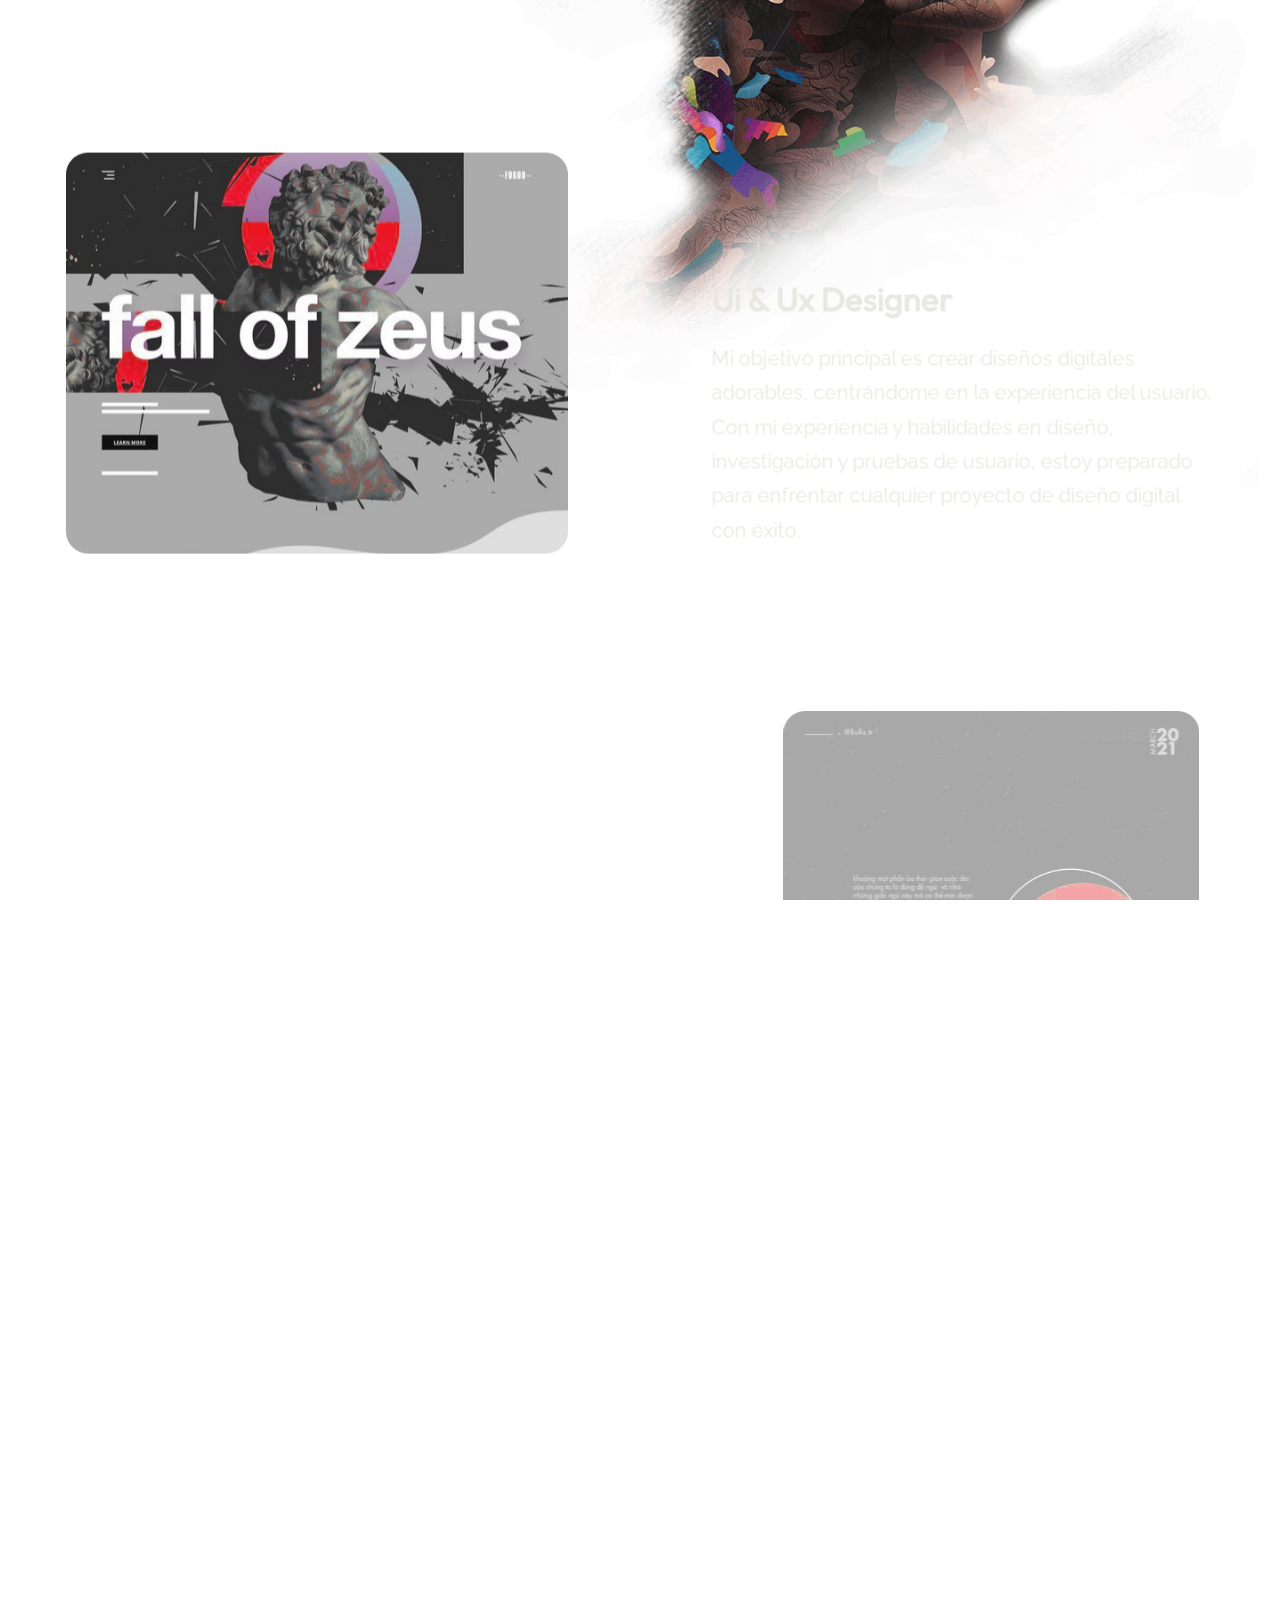
==== aboutMe/index.html @ a40e2d8d "Add files via upload" ====
<!DOCTYPE html>
<html lang="en">
<head>
	<meta charset="utf-8">
	<meta name="description" content="New web page">
	<meta name="keyword" content="keyword">
	<meta name="lenguage" content="ES">
	<meta name="author" content="exdesy.design@gmail.com">
	<meta name="robots" content="index.follow">
	<meta name="revised" content="Day, Month, Date, Year, Time">
	<meta name="vierport" content="width=device=width, initial scale=1.0">
	<meta http-equiv="X-UA-Compatible" content="IE-edge, chrome1">
	<meta http-equiv="refresh" content="300; URL=index.html">

	<title>About Me</title>
	<link rel="shortcut icon" href="../img/logo.ico">
  <!-- ------------------------------  LIBRARY  ------------------------------ -->	
	<script src="../libs/gsap/gsap.min.js" defer></script>
	<script src="../libs/gsap/ScrollTrigger.min.js" defer></script>
	<script src="../libs/gsap/ScrollSmoother.min.js" defer></script>
  <!-- ------------------------------  STYLES  ------------------------------ -->
	<link href="css/style.css" rel="stylesheet" type="text/css"/>
	<link href="../css/index.css" rel="stylesheet" type="text/css"/>
	<script type="text/javascript" src="js/main.js" defer></script>
</head>
<body>
	<div class="wrapper">
		<div class="content">
			<header>
				<nav>
					<div class="link">
						<a href="../index.html">HOME</a></li>
						<a href="index.html">ABOUT ME</a></li>
						<a href="../portfolio/index.html">PORTFOLIO</a></li>
					</div>
					<div id="tema">
						<label class="switch">
							<input type="checkbox">
							<span class="slider"></span>
						</label>
					</div>
				</nav>
				<img data-speed=".6" class="hero" src="img/hero.png" alt="Hero">
			</header>
			<main>
				<div  data-speed=".75" class="container">
					<div class="title">
						<h1 class="title1">eXdesy</h1>
						<h2 class="title2">Future from the past</h2>
					</div>
				</div>

				<div class="gallery">
					<div data-speed=".9" class="leftContent">
						<img class="item" src="img/work/1.jpg" alt="Alt">
						<div class="text item">
							<h2 class="texth2">Web Developer</h2>
							<p class="textp">Como desarrollador web, tengo una amplia experiencia en la creación de sitios web utilizando HTML, CSS y JavaScript. Estoy capacitado para desarrollar sitios web atractivos y funcionales que cumplan con las necesidades de mis clientes.</p>
						</div>
						<img class="item" src="img/work/2.jpg" alt="Alt">
						<div class="text item">
							<h2 class="texth2">Adobe</h2>
							<p class="textp">Ademas soy diseñador gráfico y editor de video con gran experiencia, tengo un amplio conocimiento de las herramientas de Adobe, incluyendo Photoshop, Premiere Pro, After Effects y Adobe Illustrator. Utilizo técnicas avanzadas para crear y editar contenido visual de alta calidad. Estoy capacitado para diseñar y producir contenido visual de alta calidad para una amplia variedad de propósitos.</p>
						</div>
						<img class="item" src="img/work/6.jpg" alt="Alt">
					</div>

					<div data-speed="1.1" class="rightContent">
						<div class="text item">
							<h2 class="texth2">Ui & Ux Designer</h2>
							<p class="textp">Mi objetivo principal es crear diseños digitales adorables, centrándome en la experiencia del usuario. Con mi experiencia y habilidades en diseño, investigación y pruebas de usuario, estoy preparado para enfrentar cualquier proyecto de diseño digital con éxito.</p>
						</div>
						<img class="item" src="img/work/4.jpg" alt="Alt">
						<div class="text item">
							<h2 class="texth2">Java Developer</h2>
							<p class="textp">Tengo un conocimiento sólido de los principios fundamentales de Java, así como de conceptos avanzados como las interfaces, los genéricos, las excepciones y las colecciones. Estoy capacitado para diseñar y crear aplicaciones Java escalables, eficientes y fáciles de mantener.</p>
						</div>
						<img class="item" src="img/work/5.jpg" alt="Alt">
						<div class="text item">
							<h2 class="texth2">Python Developer</h2>
							<p class="textp">Se algo pero no mucho. Sigo aprendiendo</p>
						</div>
					</div>
				</div>
			</main>
			<footer>
				<div class="footer">
					<ul>
						<h2>Network</h2>
						<a href="https://www.instagram.com/exdesy.design/"><img src="../img/instagram.png" alt="Instagram"> Instagram</p></a>
						<a href="https://github.com/eXdesy"><img src="../img/github.png" alt="GiHub"> GiHub</p></a>
						<a href="https://www.behance.net/exdesydesign"><img src="../img/behance.png" alt="Behance"> Behance</p></a>
					</ul>
					<ul>
						<h2>Contact</h2>
						<a href="mailto:exdesy.design@gmail.com"><p>exdesy.design@gmail.com</p></a>
					</ul>
				</div>
				<div class="copyright"><a href="../index.html">© eXdesy</a></div>
			</footer>
		</div>
	</div>
</body>
</html>
---- aboutMe/css/style.css ----
body {
	background-image: url(../img/bg.png);
	background-repeat: no-repeat;
	background-size: cover;
	overflow-x: hidden;
	line-height: 1.55;
	font-family: raleway;
}
.content, .hero, .title, .gallery > * {
	will-change: transform;
}
.container {
	padding: 0 5vw;
}
.hero {
	max-width: calc(var(--index) * 36);
	position: absolute;
	left: 37vw;
	top: 22vh;
	z-index: -1;
}
.title {
	height: 100vh;
}
.title1 {
	font-size: calc(var(--index) * 8);
	position: absolute;
	width: min-content;
	bottom: 30vh;
	line-height: .9;
}
.title2 {
	font-size: calc(var(--index) * 3);
	position: absolute;
	width: 100vh;
	bottom: 20vh;
	line-height: .9;
}

.gallery > * {
	flex: 1;
	display: flex;
	align-items: center;
	flex-direction: column;
}
.gallery {
	display: flex;
	padding: calc(var(--index) * 4) 0;
	flex-wrap: wrap;
}
.item {
	max-width: calc(var(--index) * 23);
	margin-bottom: var(--gallery-gap);
	max-height: calc(var(--index) * 27);
	border-radius: calc(var(--index) * 1);
}
.leftContent {
	margin: 0;
	margin-top: calc(var(--gallery-gap) * 1.75);
}
.rightContent .item {
	margin: 0;
	margin-top: var(--gallery-gap);
}

.text {
	position: relative;
}
.texth2 {
	font-size: calc(var(--index) * 1.5);
	line-height: 2.4rem;
	margin-bottom: 1.5rem;
}
.textp {
	font-size: calc(var(--index) * .9);
	line-height: 1.75;
}
---- css/index.css ----
/* ------------------------------  DEFOULT SETTINGS  ------------------------------ */
* {
	margin: 0;
	padding: 0;
	border: 0;
	box-sizing: border-box;
	color: var(--color);
}
h1, h2, h3, h4, h5, h6 {
	font-family: outfit;
}
a {
	text-decoration: none;
}
ul, ol, li {
	list-style: none;
}
img {
	vertical-align: top;
}
/* ------------------------------  FONTS  ------------------------------ */
@font-face {
	font-family: outfit;
	src: url(../libs/fonts/outfit-regular.woff2);
}
@font-face {
	font-family: raleway;
	src: url(../libs/fonts/raleway-regular.woff2);
}
@font-face {
	font-family: raleway;
	src: url(../libs/fonts/raleway-black.woff2);
	font-weight: 900;
}
/* ------------------------------  VARIABLES  ------------------------------ */
:root {
	--index: calc(1vw + 1vh);
	--color: #e7e7e0;
	--transition: transform .75s cubic-bezier(.075, .5, 0, 1);
	--gallery-gap: calc(var(--index) * 7.5)
}
.wrapper {
	min-height: 100%;
	overflow: hidden;
	/* -----  FOOTER IS ALWAYS BOTTOM...X  ----- */
	display: flex;
	flex-direction: column;
}
.content {
	margin: 0;
	/* -----  CONTENT BORDER  ----- */
	max-width: 100%;
}
main {
	/* -----  X...AFTER MAIN  ----- */
	flex: 1 1 auto;
}
/* ------------------------------  HEADER...  ------------------------------ */
nav{
	margin: 3vh;
  display: flex;
  justify-content: center;
	text-align: center;
	justify-items: center;
	flex-direction: row;
}
.link {
  width: 60vh;
  display: flex;
  justify-content:space-around;
}
.link a {
	text-shadow: 0 0 15px #1a5f3d;
}

#tema {
	display: flex;
	top: calc(var(--index) * 1);
}
.switch {
  position: relative;
  width: calc(var(--index) * 2.6);
  height: calc(var(--index) * 1.6);
}
.switch input {
  opacity: 0;
  width: 0;
  height: 0;
}
.slider {
  position: absolute;
  cursor: pointer;
  top: 0;
  left: 0;
  right: 0;
  bottom: 0;
  background-color: #f4f4f53c;
  transition: .4s;
  border-radius: 30px;
}
.slider:before {
  position: absolute;
  content: "";
  height: calc(var(--index) * 1);
  width: calc(var(--index) * 1);
  border-radius: 20px;
  left: calc(var(--index) * .3);
  top: 50%;
  transform: translateY(-50%);
  background: linear-gradient(40deg,#ff0080,#ff8c00 70%);
	transition: .4s;
}
input:checked + .slider {
  background-color: #3031367c;
}
input:checked + .slider:before {
  left: calc(100% - (var(--index) * 1 + (var(--index) * .3)));
  background: #303136;
  box-shadow: inset -3px -2px 5px -2px #8983f7, inset -10px -4px 0 0 #a3dafb;
}
/* ------------------------------  FOOTER...  ------------------------------ */
.footer {
  display: flex;
  position: relative;
  justify-content: space-around;
  line-height: 2;
	margin-top: 20vh;
}
.footer h2 {
	text-transform: uppercase;
	font-size: calc(var(--index) * 1.5);
}
.footer ul, a {
	font-size: calc(var(--index) * 1);
}
.footer img {
    width: calc(var(--index) * 1);
	vertical-align: unset;
}
.copyright {
	padding: 5vh;
	text-align: center;
}
.copyright a {
	opacity: .45;
	font-size: calc(var(--index) * .75);
	letter-spacing: calc(var(--index) / 37);
}
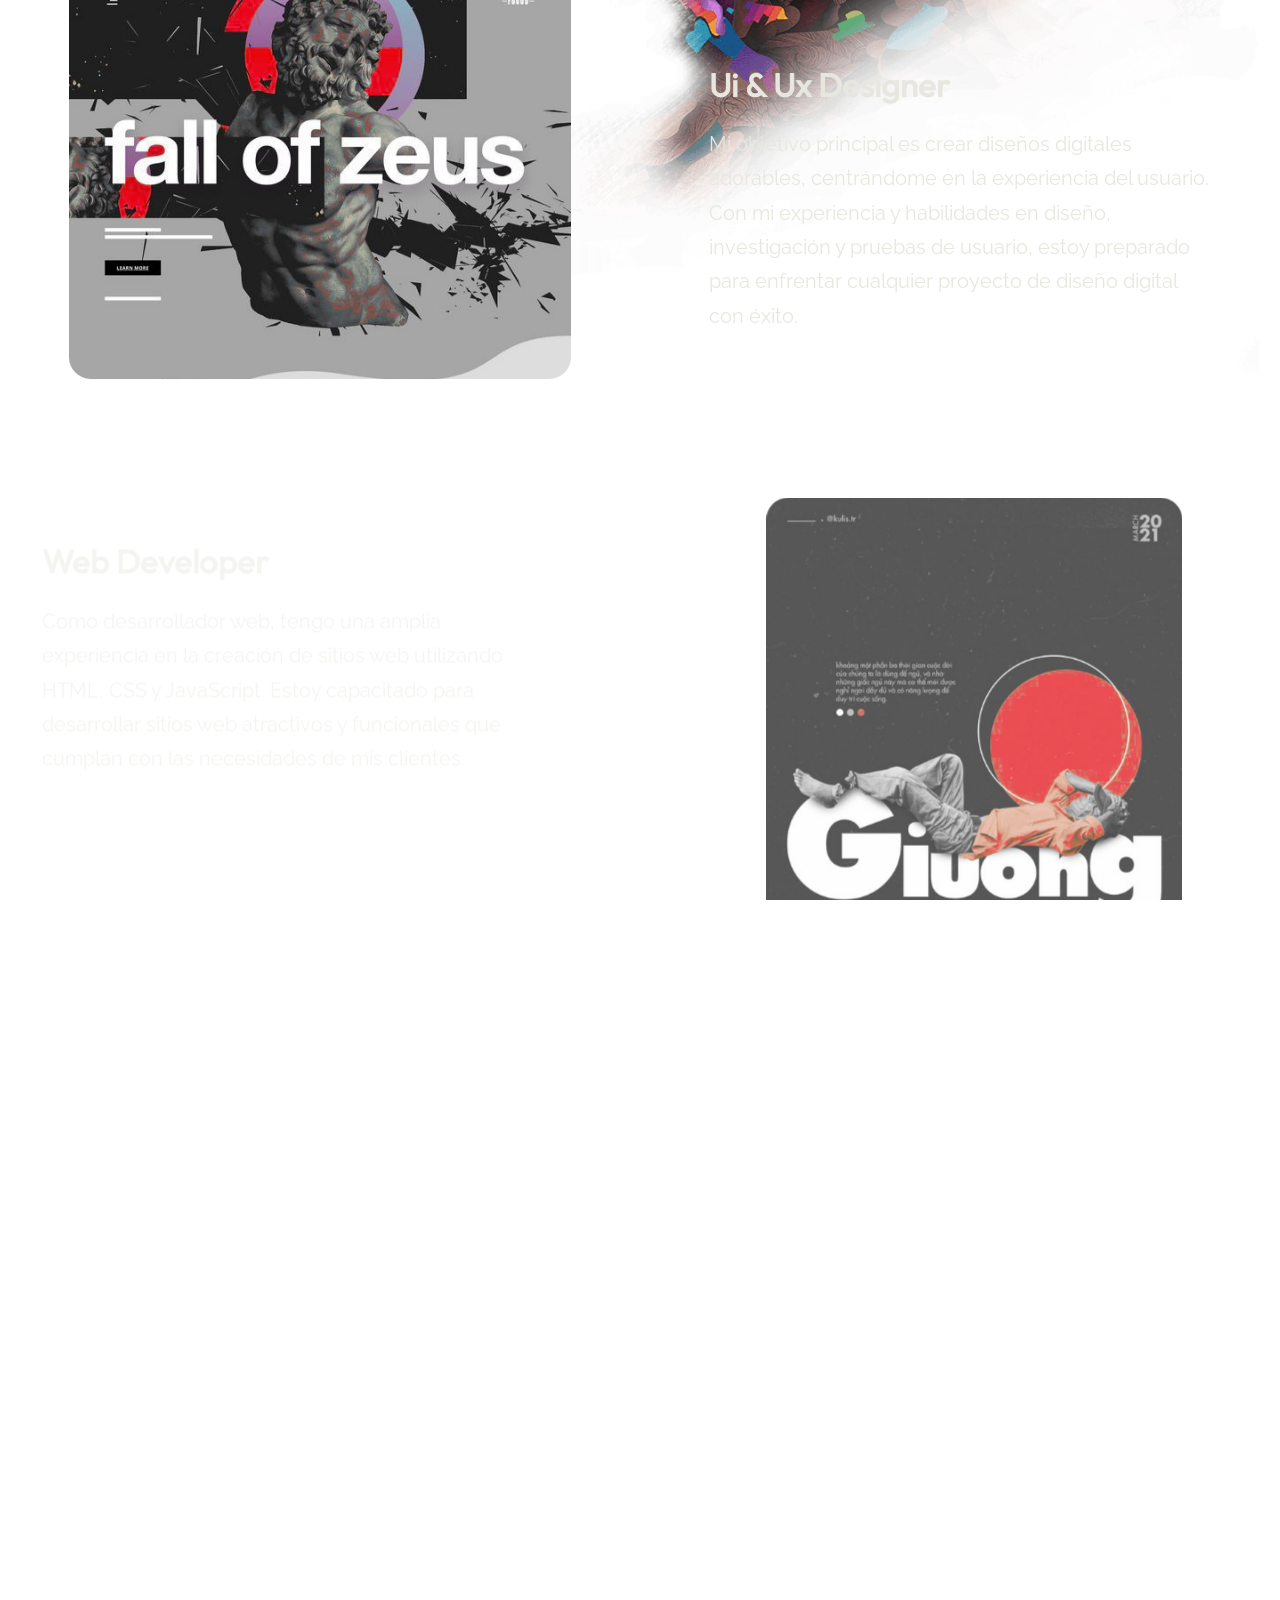
==== commit 3e4a7893: "Update index.html" ====
--- a/aboutMe/index.html
+++ b/aboutMe/index.html
@@ -2,12 +2,12 @@
 <html lang="en">
 <head>
 	<meta charset="utf-8">
-	<meta name="description" content="New web page">
-	<meta name="keyword" content="keyword">
+	<meta name="description" content="Future from the past">
+	<meta name="keyword" content="eXdesy, portfolio">
 	<meta name="lenguage" content="ES">
 	<meta name="author" content="exdesy.design@gmail.com">
 	<meta name="robots" content="index.follow">
-	<meta name="revised" content="Day, Month, Date, Year, Time">
+	<meta name="revised" content="Monday, March, 06, 2023, 19:03">
 	<meta name="vierport" content="width=device=width, initial scale=1.0">
 	<meta http-equiv="X-UA-Compatible" content="IE-edge, chrome1">
 	<meta http-equiv="refresh" content="300; URL=index.html">
@@ -101,4 +101,4 @@
 		</div>
 	</div>
 </body>
-</html>+</html>
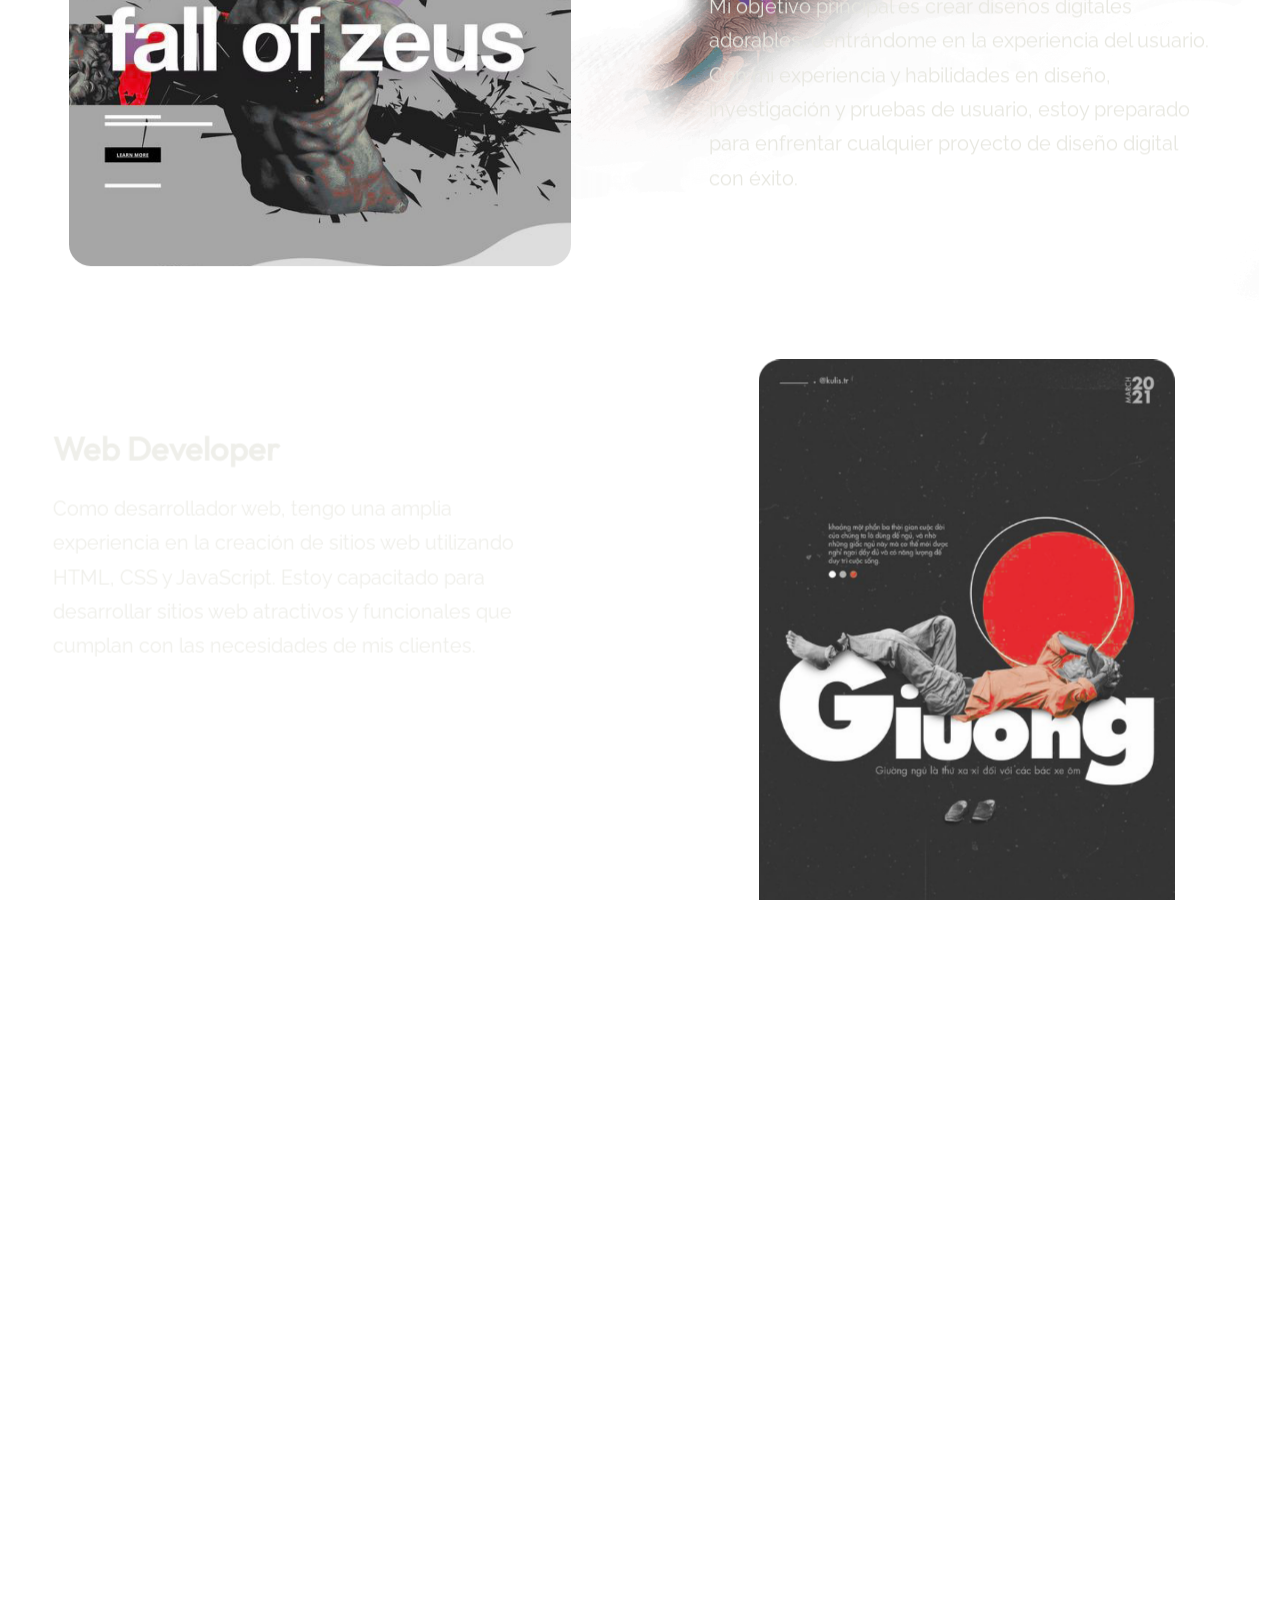
==== commit cc7c3d5c: "Update index.html" ====
--- a/aboutMe/index.html
+++ b/aboutMe/index.html
@@ -3,7 +3,7 @@
 <head>
 	<meta charset="utf-8">
 	<meta name="description" content="Future from the past">
-	<meta name="keyword" content="eXdesy, portfolio">
+	<meta name="keyword" content="eXdesy, about me">
 	<meta name="lenguage" content="ES">
 	<meta name="author" content="exdesy.design@gmail.com">
 	<meta name="robots" content="index.follow">
